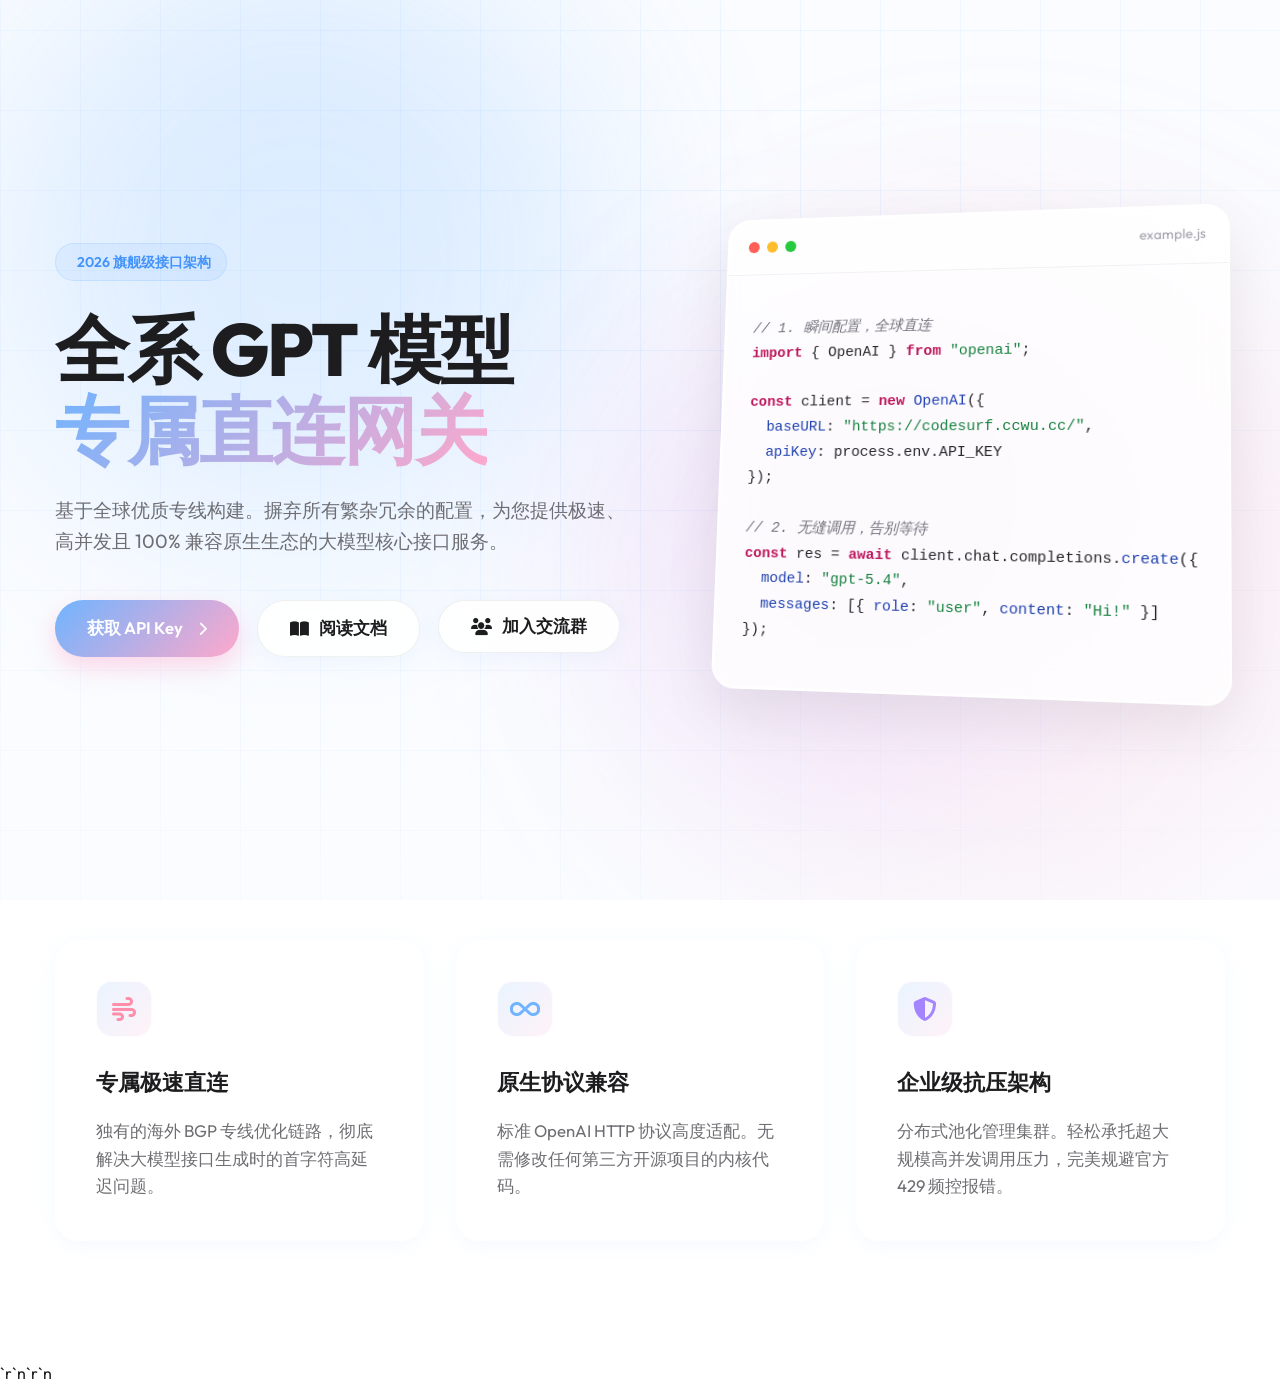
==== home/index.html @ 2eac3441 "Add home site" ====
<!DOCTYPE html>
<html lang="zh-CN">

<head>
    <meta charset="UTF-8">
    <meta name="viewport" content="width=device-width, initial-scale=1.0">
    <title>Codex.surf - 简约极速大模型直连网关</title>
    <link
        href="https://fonts.googleapis.com/css2?family=Outfit:wght@400;500;600;800&family=SF+Pro+Display:wght@400;600&display=swap"
        rel="stylesheet">
    <link rel="stylesheet" href="https://cdnjs.cloudflare.com/ajax/libs/font-awesome/6.4.0/css/all.min.css">
    <style>
        :root {
            --bg-color: #fafcff;
            --text-primary: #1d1d1f;
            --text-secondary: #6e6e73;
            --gradient-start: #70b4ff;
            --gradient-end: #ffa8cb;
            --main-gradient: linear-gradient(135deg, var(--gradient-start), var(--gradient-end));
            --glass-bg: rgba(255, 255, 255, 0.7);
            --glass-border: rgba(255, 255, 255, 0.8);
            --shadow-sm: 0 4px 20px rgba(112, 180, 255, 0.08);
            --shadow-md: 0 10px 40px rgba(255, 168, 203, 0.12);
        }

        body,
        html {
            margin: 0;
            padding: 0;
            /* CRITICAL: Set transparent to let ambient-bg show through if it has a negative z-index */
            background: transparent;
            color: var(--text-primary);
            font-family: 'SF Pro Display', 'Outfit', -apple-system, sans-serif;
            line-height: 1.6;
            -webkit-font-smoothing: antialiased;
            overflow-x: hidden;
            min-height: 100vh;
        }

        * {
            box-sizing: border-box;
        }

        /* Truly Visible Dynamic Background */
        .ambient-bg {
            position: fixed;
            top: 0;
            left: 0;
            width: 100vw;
            height: 100vh;
            z-index: -2;
            /* Stay behind everything */
            background-color: var(--bg-color);
            overflow: hidden;
        }

        /* Visible Animated Grid */
        .grid-bg {
            position: absolute;
            top: -50%;
            left: -50%;
            width: 200%;
            height: 200%;
            /* Make grid lines actually visible on white by using a more substantial gray-blue */
            background-image:
                linear-gradient(rgba(112, 180, 255, 0.15) 1.5px, transparent 1.5px),
                linear-gradient(90deg, rgba(112, 180, 255, 0.15) 1.5px, transparent 1.5px);
            background-size: 80px 80px;
            animation: grid-pan 50s linear infinite;
            /* Wider mask so grid shows on edges too */
            -webkit-mask-image: radial-gradient(ellipse at center, rgba(0, 0, 0, 1) 0%, rgba(0, 0, 0, 0) 80%);
            mask-image: radial-gradient(ellipse at center, rgba(0, 0, 0, 1) 0%, rgba(0, 0, 0, 0) 80%);
        }

        @keyframes grid-pan {
            0% {
                transform: translateY(0) rotate(0deg);
            }

            100% {
                transform: translateY(80px) rotate(0.5deg);
            }
        }

        /* Smooth Floating Orbs - Increased Opacity & Normal Blend */
        .orb {
            position: absolute;
            border-radius: 50%;
            opacity: 0.6;
            /* Higher opacity for visibility */
            filter: blur(100px);
            mix-blend-mode: normal;
            /* Normal ensures colors show on white as they are */
            animation: float-orb 20s infinite ease-in-out alternate;
        }

        .orb-blue {
            top: -5%;
            left: 0;
            width: 600px;
            height: 600px;
            background: rgba(112, 180, 255, 0.4);
            animation-duration: 25s;
        }

        .orb-pink {
            bottom: -5%;
            right: -5%;
            width: 700px;
            height: 700px;
            background: rgba(255, 168, 203, 0.4);
            animation-delay: -5s;
            animation-duration: 35s;
        }

        .orb-purple {
            top: 35%;
            right: 15%;
            width: 500px;
            height: 500px;
            background: rgba(164, 132, 255, 0.25);
            animation-delay: -10s;
            animation-duration: 22s;
        }

        @keyframes float-orb {
            0% {
                transform: translate(0, 0) scale(1) rotate(0deg);
            }

            33% {
                transform: translate(60px, -40px) scale(1.1) rotate(5deg);
            }

            66% {
                transform: translate(-30px, 40px) scale(0.9) rotate(-5deg);
            }

            100% {
                transform: translate(0, 0) scale(1) rotate(0deg);
            }
        }

        /* Subtle Fade Overlay */
        .ambient-overlay {
            position: absolute;
            top: 0;
            left: 0;
            width: 100%;
            height: 100%;
            background: linear-gradient(180deg, rgba(250, 252, 255, 0) 0%, rgba(250, 252, 255, 0.5) 100%);
            pointer-events: none;
        }

        /* CONTENT Layout Higher than BG */
        .content-wrap {
            position: relative;
            z-index: 1;
            /* Stay above ambient-bg (-2) */
        }

        /* Navbar Style */
        .navbar {
            position: sticky;
            top: 0;
            width: 100%;
            height: 70px;
            background: rgba(255, 255, 255, 0.75);
            backdrop-filter: blur(25px);
            -webkit-backdrop-filter: blur(25px);
            border-bottom: 1px solid rgba(0, 0, 0, 0.04);
            display: flex;
            align-items: center;
            justify-content: space-between;
            padding: 0 40px;
            z-index: 100;
        }

        .nav-brand {
            font-size: 1.4rem;
            font-weight: 800;
            color: var(--text-primary);
            text-decoration: none;
            display: flex;
            align-items: center;
            gap: 8px;
            letter-spacing: -0.5px;
        }

        .nav-actions {
            display: flex;
            align-items: center;
            gap: 20px;
        }

        /* Join Group Wrapper (Buttons) */
        .join-group-wrapper {
            position: relative;
        }


        .icon-btn {
            width: 38px;
            height: 38px;
            border-radius: 50%;
            background: transparent;
            border: none;
            color: var(--text-secondary);
            cursor: pointer;
            display: flex;
            align-items: center;
            justify-content: center;
            font-size: 1.1rem;
            transition: all 0.2s;
        }

        .icon-btn:hover {
            background: rgba(0, 0, 0, 0.05);
            color: var(--text-primary);
        }

        /* QR Hover Popover Layout - APPLE Style Clean white */
        .qr-popover {
            position: absolute;
            top: calc(100% + 15px);
            right: 0;
            width: 285px;
            background: #fff;
            border-radius: 16px;
            box-shadow: 0 20px 50px rgba(0, 0, 0, 0.1), 0 0 1px rgba(0, 0, 0, 0.1);
            opacity: 0;
            visibility: hidden;
            transform: translateY(12px);
            transition: all 0.3s cubic-bezier(0.2, 0.8, 0.2, 1);
            z-index: 200;
            pointer-events: none;
            border: 1px solid rgba(0, 0, 0, 0.02);
            overflow: hidden;
        }

        .qr-popover::before {
            content: '';
            position: absolute;
            top: -6px;
            right: 40px;
            width: 14px;
            height: 14px;
            background: #fff;
            transform: rotate(45deg);
            border-top: 1px solid rgba(0, 0, 0, 0.03);
            border-left: 1px solid rgba(0, 0, 0, 0.03);
        }

        .join-group-wrapper:hover .qr-popover {
            opacity: 1;
            visibility: visible;
            transform: translateY(0);
            pointer-events: auto;
        }

        .join-group-wrapper::after {
            content: '';
            position: absolute;
            top: 100%;
            right: 0;
            width: 100%;
            height: 20px;
        }

        .qr-header {
            padding: 16px 20px;
            font-size: 1rem;
            font-weight: 600;
            border-bottom: 1px solid #f5f5f7;
            display: flex;
            align-items: center;
            gap: 8px;
        }

        .qr-content {
            padding: 20px;
            display: flex;
            flex-direction: column;
            align-items: center;
            background: #fafafa;
        }

        .qr-card-info {
            display: flex;
            align-items: center;
            gap: 10px;
            width: 100%;
            margin-bottom: 15px;
            background: #fff;
            padding: 10px;
            border-radius: 12px;
            border: 1px solid #eee;
        }

        .qr-logo-small {
            width: 32px;
            height: 32px;
            border-radius: 10px;
            background: var(--main-gradient);
            display: flex;
            align-items: center;
            justify-content: center;
            color: #fff;
            font-weight: bold;
            font-size: 16px;
        }

        .qr-title-text {
            font-size: 0.95rem;
            font-weight: 600;
        }

        .qr-subtitle-text {
            font-size: 0.75rem;
            color: #86868b;
            margin-top: 2px;
        }

        .qr-image-container {
            width: 160px;
            height: 160px;
            background: #fff;
            border-radius: 12px;
            box-shadow: 0 4px 15px rgba(0, 0, 0, 0.05);
            padding: 8px;
            cursor: pointer;
            transition: transform 0.25s;
        }

        .qr-image-container:hover {
            transform: scale(1.03);
        }

        .qr-footer-bar {
            margin-top: 16px;
            text-align: center;
            color: #515154;
            font-size: 0.8rem;
            display: flex;
            align-items: center;
            justify-content: center;
            gap: 6px;
        }

        .qr-footer-bar i {
            color: #12b7f5;
            font-size: 1.1rem;
        }

        /* Hero Text & Layout */
        .hero {
            min-height: 100vh;
            display: flex;
            align-items: center;
            justify-content: center;
            padding: 60px 40px 60px;
            max-width: 1250px;
            margin: 0 auto;
            gap: 80px;
        }

        .hero-text-block {
            flex: 1.2;
            max-width: 600px;
        }

        .new-badge {
            display: inline-flex;
            align-items: center;
            gap: 6px;
            padding: 7px 15px;
            border-radius: 20px;
            background: rgba(112, 180, 255, 0.1);
            border: 1px solid rgba(112, 180, 255, 0.2);
            color: #4393fa;
            font-size: 0.88rem;
            font-weight: 600;
            margin-bottom: 28px;
        }

        .hero h1 {
            font-size: 4.6rem;
            font-weight: 800;
            line-height: 1.1;
            margin: 0 0 24px;
            letter-spacing: -2px;
            color: #1d1d1f;
        }

        .magic-gradient {
            background: var(--main-gradient);
            -webkit-background-clip: text;
            -webkit-text-fill-color: transparent;
        }

        .hero p {
            font-size: 1.2rem;
            color: var(--text-secondary);
            margin-bottom: 44px;
            font-weight: 400;
        }

        .btn-action-container {
            display: flex;
            gap: 18px;
        }

        .btn {
            padding: 14px 32px;
            border-radius: 28px;
            font-size: 1.05rem;
            font-weight: 600;
            text-decoration: none;
            display: inline-flex;
            align-items: center;
            gap: 10px;
            transition: all 0.3s cubic-bezier(0.25, 0.8, 0.25, 1);
            border: none;
            cursor: pointer;
        }

        .btn-primary-filled {
            background: var(--main-gradient);
            color: white;
            box-shadow: 0 10px 25px rgba(255, 168, 203, 0.45);
        }

        .btn-primary-filled:hover {
            transform: translateY(-3px);
            box-shadow: 0 15px 30px rgba(112, 180, 255, 0.55);
        }

        .btn-secondary-soft {
            background: rgba(255, 255, 255, 0.85);
            color: var(--text-primary);
            border: 1px solid rgba(0, 0, 0, 0.06);
            box-shadow: var(--shadow-sm);
            backdrop-filter: blur(12px);
        }

        .btn-secondary-soft:hover {
            background: #fff;
            border-color: rgba(0, 0, 0, 0.12);
            transform: translateY(-2px);
        }

        /* Code Board Visual */
        .hero-visual-board {
            flex: 1;
            display: flex;
            justify-content: center;
            position: relative;
        }

        .mockup-card {
            width: 100%;
            max-width: 530px;
            background: rgba(255, 255, 255, 0.8);
            backdrop-filter: blur(25px);
            -webkit-backdrop-filter: blur(25px);
            border-radius: 24px;
            border: 1px solid rgba(255, 255, 255, 1);
            box-shadow: 0 20px 60px rgba(0, 0, 0, 0.08), inset 0 0 0 1.5px rgba(255, 255, 255, 0.8);
            overflow: hidden;
            transform: perspective(1200px) rotateY(-10deg) rotateX(6deg);
            animation: levitate 7s ease-in-out infinite alternate;
        }

        @keyframes levitate {
            from {
                transform: perspective(1200px) rotateY(-10deg) rotateX(6deg) translateY(0);
            }

            to {
                transform: perspective(1200px) rotateY(-10deg) rotateX(6deg) translateY(-25px);
            }
        }

        .mockup-header-dots {
            padding: 18px 22px;
            border-bottom: 1px solid rgba(0, 0, 0, 0.05);
            background: rgba(255, 255, 255, 0.4);
            display: flex;
            gap: 8px;
            align-items: center;
        }

        .dot-icon {
            width: 12px;
            height: 12px;
            border-radius: 50%;
        }

        .dot-red {
            background: #ff5f56;
        }

        .dot-yellow {
            background: #ffbd2e;
        }

        .dot-green {
            background: #27c93f;
        }

        .mockup-label {
            margin-left: auto;
            font-size: 0.85rem;
            color: #a1a1aa;
            font-family: 'Outfit', sans-serif;
        }

        .mockup-code-content {
            padding: 30px;
            font-family: 'JetBrains Mono', Consolas, monospace;
            font-size: 0.95rem;
            line-height: 1.7;
            color: #27272a;
            overflow-x: auto;
        }

        .syntax-kw {
            color: #be185d;
            font-weight: 600;
        }

        .syntax-str {
            color: #15803d;
        }

        .syntax-func {
            color: #1e40af;
        }

        .syntax-cmt {
            color: #71717a;
            font-style: italic;
        }

        /* Features Section Grid */
        .features-section {
            padding: 40px 40px 120px;
            max-width: 1250px;
            margin: 0 auto;
            position: relative;
            z-index: 10;
        }

        .card-grid {
            display: grid;
            grid-template-columns: repeat(auto-fit, minmax(320px, 1fr));
            gap: 32px;
        }

        .feature-card-clean {
            background: rgba(255, 255, 255, 0.6);
            border: 1px solid rgba(255, 255, 255, 0.9);
            padding: 40px;
            border-radius: 24px;
            box-shadow: var(--shadow-sm);
            transition: all 0.4s cubic-bezier(0.2, 0.8, 0.2, 1);
            backdrop-filter: blur(15px);
        }

        .feature-card-clean:hover {
            transform: translateY(-10px) scale(1.02);
            box-shadow: 0 30px 60px rgba(0, 0, 0, 0.06);
            background: #fff;
        }

        .icon-circle {
            width: 56px;
            height: 56px;
            border-radius: 16px;
            background: linear-gradient(135deg, rgba(112, 180, 255, 0.15), rgba(255, 168, 203, 0.15));
            display: flex;
            align-items: center;
            justify-content: center;
            font-size: 24px;
            color: #4facfe;
            margin-bottom: 28px;
            border: 1px solid rgba(255, 255, 255, 0.8);
        }

        .feature-card-clean h3 {
            margin: 0 0 16px;
            font-size: 1.4rem;
            font-weight: 700;
            color: #1d1d1f;
        }

        .feature-card-clean p {
            margin: 0;
            color: var(--text-secondary);
            font-size: 1.05rem;
            line-height: 1.65;
        }

        @media (max-width: 968px) {
            .hero {
                flex-direction: column;
                text-align: center;
                padding-top: 130px;
                gap: 40px;
            }

            .hero-text-block {
                align-items: center;
                display: flex;
                flex-direction: column;
            }

            .hero h1 {
                font-size: 3.2rem;
            }

            .btn-action-container {
                justify-content: center;
            }

            .mockup-card {
                transform: none;
                animation: none;
                margin-top: 40px;
            }

            .qr-popover {
                right: -60px;
            }

            .qr-popover::before {
                right: 100px;
            }
        }

        /* Hero Community Button Specific */
        .hero-join-wrapper {
            position: relative;
        }

        .hero-join-wrapper .qr-popover {
            top: auto;
            bottom: calc(100% + 15px);
            right: 50%;
            transform: translateX(50%) translateY(12px);
        }

        .hero-join-wrapper .qr-popover::before {
            top: auto;
            bottom: -6px;
            right: 50%;
            transform: translateX(50%) rotate(45deg);
            border-top: none;
            border-left: none;
            border-bottom: 1px solid rgba(0, 0, 0, 0.03);
            border-right: 1px solid rgba(0, 0, 0, 0.03);
        }

        .hero-join-wrapper::after {
            content: '';
            position: absolute;
            bottom: 100%;
            left: 0;
            width: 100%;
            height: 20px;
        }

        .hero-join-wrapper:hover .qr-popover {
            opacity: 1;
            visibility: visible;
            pointer-events: auto;
            transform: translateX(50%) translateY(0);
        }
    </style>
</head>

<body>

    <!-- truly visible background -->
    <div class="ambient-bg">
        <div class="grid-bg"></div>
        <div class="orb orb-blue"></div>
        <div class="orb orb-pink"></div>
        <div class="orb orb-purple"></div>
        <div class="ambient-overlay"></div>
    </div>

    <!-- Wrap content to ensure its above BG -->
    <div class="content-wrap">
        <header class="hero">
            <div class="hero-text-block">
                <div class="new-badge"><i class="fa-solid fa-sparkles"></i> 2026 旗舰级接口架构</div>
                <h1>全系 GPT 模型<br><span class="magic-gradient">专属直连网关</span></h1>
                <p>基于全球优质专线构建。摒弃所有繁杂冗余的配置，为您提供极速、高并发且 100% 兼容原生生态的大模型核心接口服务。</p>
                <div class="btn-action-container">
                    <a href="https://codesurf.ccwu.cc/" class="btn btn-primary-filled">
                        获取 API Key <i class="fa-solid fa-chevron-right" style="font-size:0.85em; margin-left:5px;"></i>
                    </a>
                    <a href="https://docs.codesurf.ccwu.cc/" class="btn btn-secondary-soft" target="_blank">
                        <i class="fa-solid fa-book-open"></i> 阅读文档
                    </a>
                    <div class="hero-join-wrapper">
                        <button class="btn btn-secondary-soft">
                            <i class="fa-solid fa-users"></i> 加入交流群
                        </button>
                        <div class="qr-popover">
                            <div class="qr-header">
                                <i class="fa-regular fa-comment-dots" style="color:#70b4ff;"></i> 快速交流通道
                            </div>
                            <div class="qr-content">
                                <div class="qr-card-info">
                                    <div class="qr-logo-small">X</div>
                                    <div>
                                        <div class="qr-title-text">codexSurf售前交流群</div>
                                        <div class="qr-subtitle-text">群号: 66666666</div>
                                    </div>
                                </div>
                                <div class="qr-image-container" title="点击看原图">
                                    <svg viewBox="0 0 100 100" fill="none"
                                        style="width:100%; height:100%; border-radius:8px;">
                                        <rect width="100" height="100" fill="#f8fafd" />
                                        <path d="M10 10H35V35H10V10ZM15 15V30H30V15H15Z" fill="#ff7bd8" />
                                        <path d="M65 10H90V35H65V10ZM70 15V30H85V15H70Z" fill="#70b4ff" />
                                        <path d="M10 65H35V90H10V65ZM15 70V85H30V70H15Z" fill="#a484ff" />
                                        <rect x="20" y="20" width="5" height="5" fill="#ff7bd8" />
                                        <rect x="75" y="20" width="5" height="5" fill="#70b4ff" />
                                        <rect x="20" y="75" width="5" height="5" fill="#a484ff" />
                                    </svg>
                                </div>
                                <div class="qr-footer-bar">
                                    <i class="fa-brands fa-qq"></i> QQ 扫码即刻加入探讨
                                </div>
                            </div>
                        </div>
                    </div>
                </div>
            </div>
            <div class="hero-visual-board">
                <div class="mockup-card">
                    <div class="mockup-header-dots">
                        <span class="dot-icon dot-red"></span><span class="dot-icon dot-yellow"></span><span
                            class="dot-icon dot-green"></span>
                        <span class="mockup-label">example.js</span>
                    </div>
                    <div class="mockup-code-content">
                        <pre><code><span class="syntax-cmt">// 1. 瞬间配置，全球直连</span>
<span class="syntax-kw">import</span> { OpenAI } <span class="syntax-kw">from</span> <span class="syntax-str">"openai"</span>;

<span class="syntax-kw">const</span> client = <span class="syntax-kw">new</span> <span class="syntax-func">OpenAI</span>({
  <span class="syntax-func">baseURL</span>: <span class="syntax-str">"https://codesurf.ccwu.cc/"</span>,
  <span class="syntax-func">apiKey</span>: process.env.<span class="prop">API_KEY</span>
});

<span class="syntax-cmt">// 2. 无缝调用，告别等待</span>
<span class="syntax-kw">const</span> res = <span class="syntax-kw">await</span> client.chat.completions.<span class="syntax-func">create</span>({
  <span class="syntax-func">model</span>: <span class="syntax-str">"gpt-5.4"</span>,
  <span class="syntax-func">messages</span>: [{ <span class="syntax-func">role</span>: <span class="syntax-str">"user"</span>, <span class="syntax-func">content</span>: <span class="syntax-str">"Hi!"</span> }]
});</code></pre>
                    </div>
                </div>
            </div>
        </header>

        <section class="features-section">
            <div class="card-grid">
                <div class="feature-card-clean">
                    <div class="icon-circle" style="color: #ff8eaa;"><i class="fa-solid fa-wind"></i></div>
                    <h3>专属极速直连</h3>
                    <p>独有的海外 BGP 专线优化链路，彻底解决大模型接口生成时的首字符高延迟问题。</p>
                </div>
                <div class="feature-card-clean">
                    <div class="icon-circle" style="color: #70b4ff;"><i class="fa-solid fa-infinity"></i></div>
                    <h3>原生协议兼容</h3>
                    <p>标准 OpenAI HTTP 协议高度适配。无需修改任何第三方开源项目的内核代码。</p>
                </div>
                <div class="feature-card-clean">
                    <div class="icon-circle" style="color: #a484ff;"><i class="fa-solid fa-shield-halved"></i></div>
                    <h3>企业级抗压架构</h3>
                    <p>分布式池化管理集群。轻松承托超大规模高并发调用压力，完美规避官方 429 频控报错。</p>
                </div>
            </div>
        </section>
    </div>
</body>
`r`n</html>`r`n
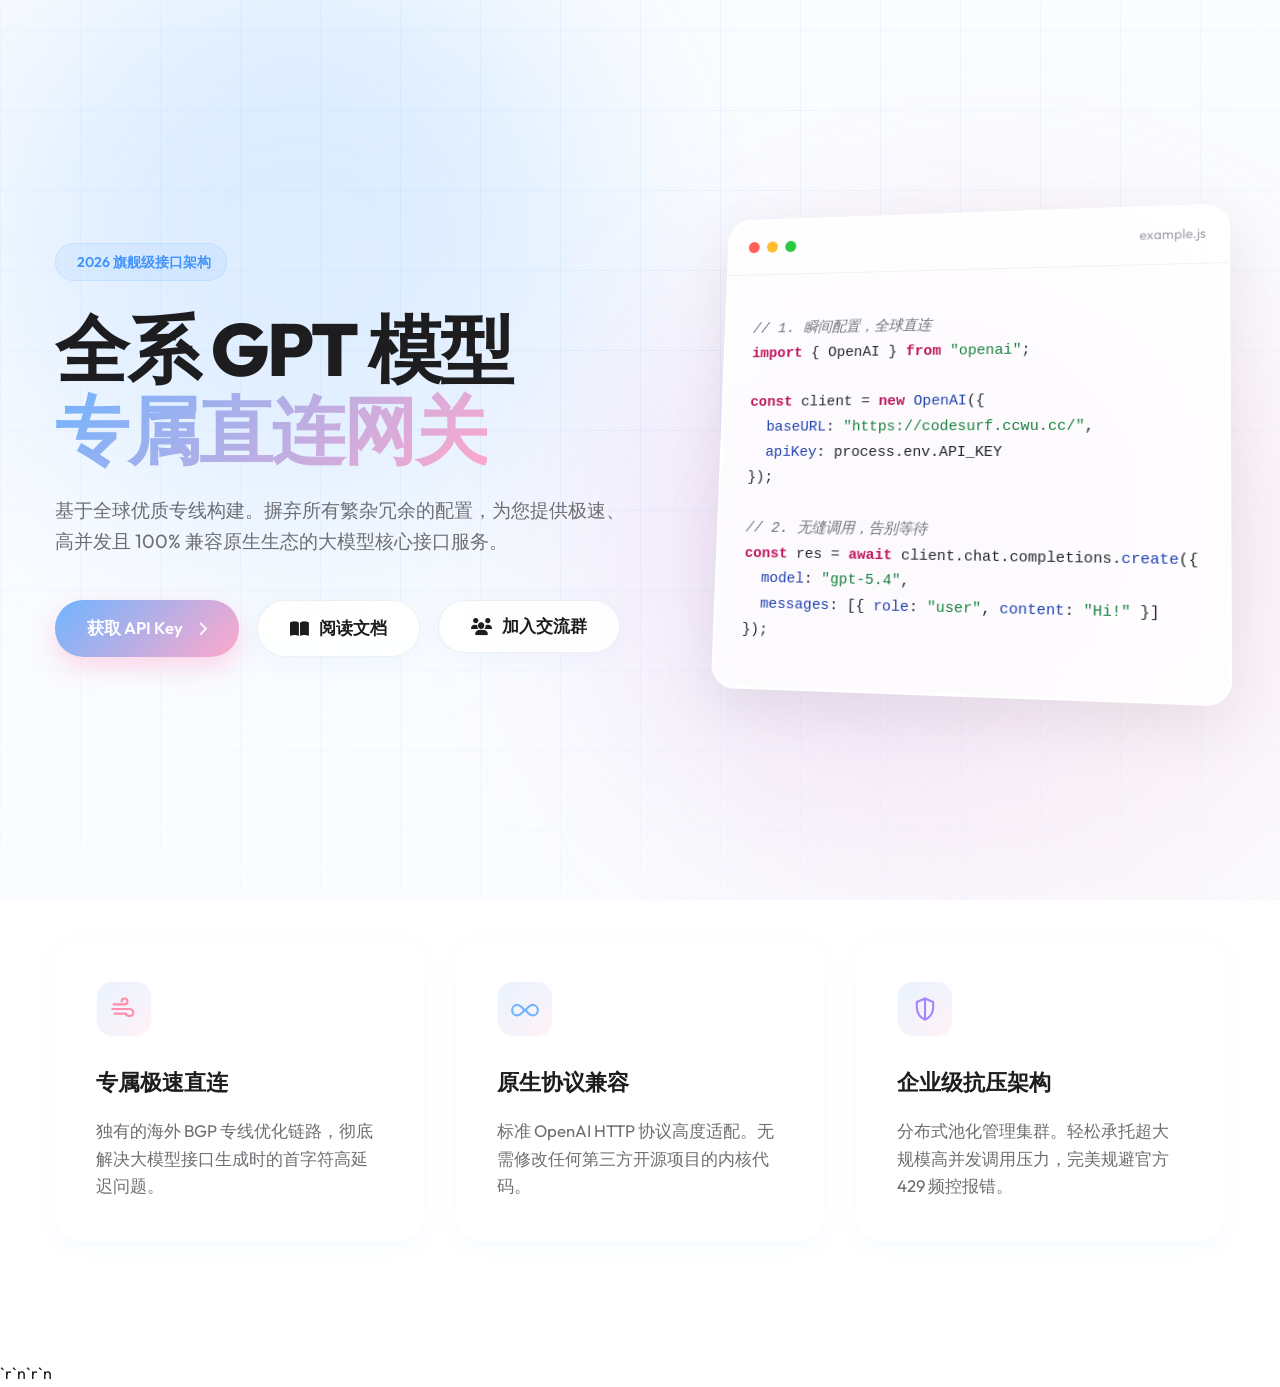
==== commit f6668854: "Update home icons" ====
--- a/home/index.html
+++ b/home/index.html
@@ -587,6 +587,17 @@
             border: 1px solid rgba(255, 255, 255, 0.8);
         }
 
+        .icon-circle svg {
+            width: 28px;
+            height: 28px;
+            stroke: currentColor;
+            fill: none;
+            stroke-width: 1.8;
+            stroke-linecap: round;
+            stroke-linejoin: round;
+            flex-shrink: 0;
+        }
+
         .feature-card-clean h3 {
             margin: 0 0 16px;
             font-size: 1.4rem;
@@ -698,7 +709,7 @@
                 <h1>全系 GPT 模型<br><span class="magic-gradient">专属直连网关</span></h1>
                 <p>基于全球优质专线构建。摒弃所有繁杂冗余的配置，为您提供极速、高并发且 100% 兼容原生生态的大模型核心接口服务。</p>
                 <div class="btn-action-container">
-                    <a href="https://codesurf.ccwu.cc/" class="btn btn-primary-filled">
+                    <a href="https://codesurf.ccwu.cc/keys" class="btn btn-primary-filled">
                         获取 API Key <i class="fa-solid fa-chevron-right" style="font-size:0.85em; margin-left:5px;"></i>
                     </a>
                     <a href="https://docs.codesurf.ccwu.cc/" class="btn btn-secondary-soft" target="_blank">
@@ -769,17 +780,32 @@
         <section class="features-section">
             <div class="card-grid">
                 <div class="feature-card-clean">
-                    <div class="icon-circle" style="color: #ff8eaa;"><i class="fa-solid fa-wind"></i></div>
+                    <div class="icon-circle" style="color: #ff8eaa;">
+                        <svg viewBox="0 0 24 24" aria-hidden="true">
+                            <path d="M3 8h9c1.9 0 3-1 3-2.5S14 3 12.5 3C11 3 10 4 10 5.5" />
+                            <path d="M2 12h14c2.2 0 4 1.2 4 3s-1.5 3-3.5 3c-1.6 0-2.8-.9-3.2-2.2" />
+                            <path d="M4 16h8" />
+                        </svg>
+                    </div>
                     <h3>专属极速直连</h3>
                     <p>独有的海外 BGP 专线优化链路，彻底解决大模型接口生成时的首字符高延迟问题。</p>
                 </div>
                 <div class="feature-card-clean">
-                    <div class="icon-circle" style="color: #70b4ff;"><i class="fa-solid fa-infinity"></i></div>
+                    <div class="icon-circle" style="color: #70b4ff;">
+                        <svg viewBox="0 0 24 24" aria-hidden="true">
+                            <path d="M18.5 8.5c-2.3 0-3.9 1.9-6.5 5-2.6-3.1-4.2-5-6.5-5C3 8.5 1 10.4 1 13s2 4.5 4.5 4.5c2.3 0 3.9-1.9 6.5-5 2.6 3.1 4.2 5 6.5 5C21 17.5 23 15.6 23 13s-2-4.5-4.5-4.5Z" />
+                        </svg>
+                    </div>
                     <h3>原生协议兼容</h3>
                     <p>标准 OpenAI HTTP 协议高度适配。无需修改任何第三方开源项目的内核代码。</p>
                 </div>
                 <div class="feature-card-clean">
-                    <div class="icon-circle" style="color: #a484ff;"><i class="fa-solid fa-shield-halved"></i></div>
+                    <div class="icon-circle" style="color: #a484ff;">
+                        <svg viewBox="0 0 24 24" aria-hidden="true">
+                            <path d="M12 3l7 3v5c0 5-3.4 8.7-7 10-3.6-1.3-7-5-7-10V6l7-3Z" />
+                            <path d="M12 3v18" />
+                        </svg>
+                    </div>
                     <h3>企业级抗压架构</h3>
                     <p>分布式池化管理集群。轻松承托超大规模高并发调用压力，完美规避官方 429 频控报错。</p>
                 </div>
@@ -787,4 +813,4 @@
         </section>
     </div>
 </body>
-`r`n</html>`r`n+`r`n</html>`r`n
